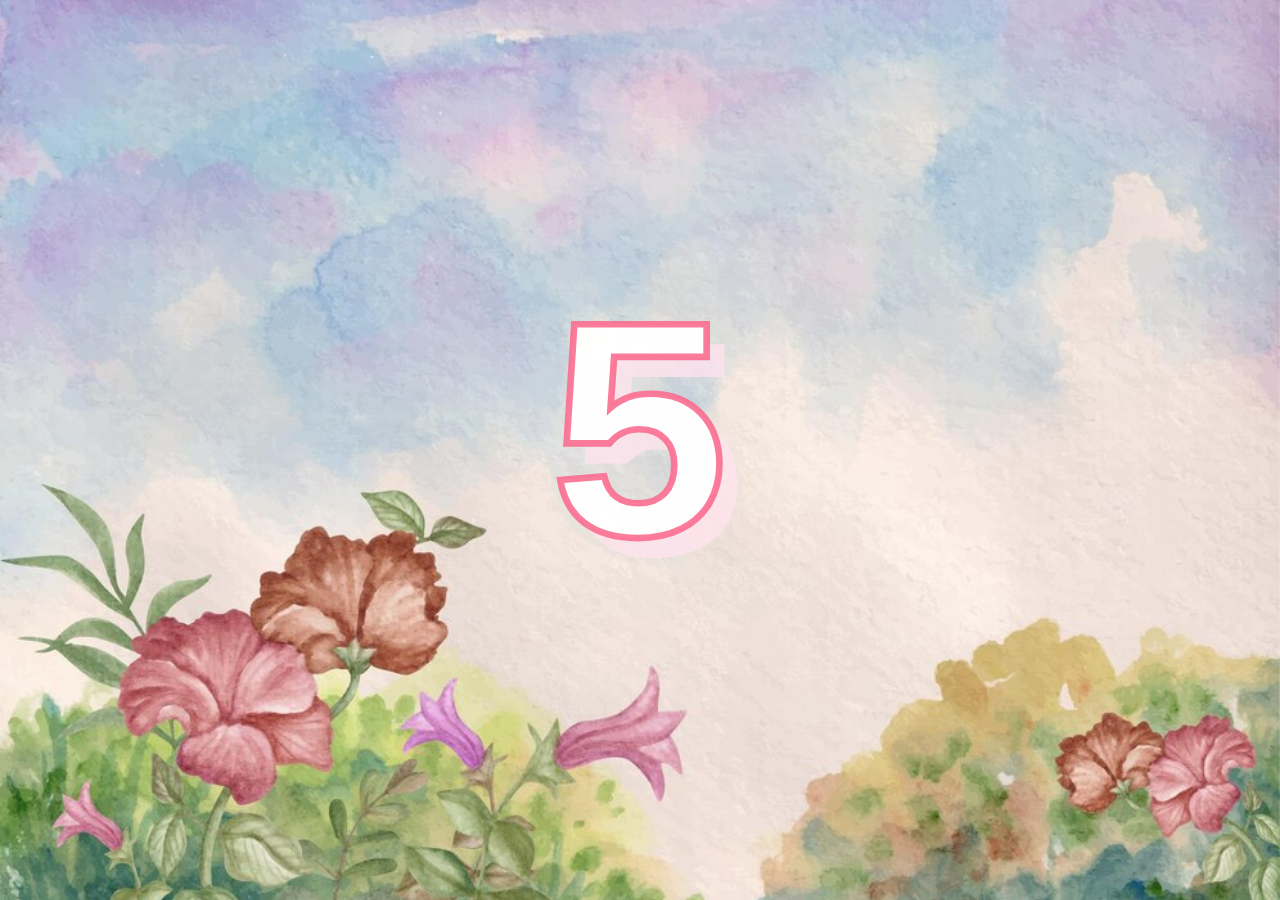
==== index.html @ 31dce1aa "initial commit" ====
<!DOCTYPE html>
<html lang="vi" dir="ltr">
  <head>
    <meta charset="utf-8">
    <link rel="stylesheet" href="./Intro/intro.css">
    <script src="./Intro/intro.js"></script>
    <title>Happy Birthday</title>
    <link rel="shortcut icon" type="image/png" href="./MyBirthday/birthdayCake.png"/>
  </head>
  <body>
    <div class="content">
        <div id="container" class="container">
        <div class="counter">
          <span id="digit" class="digit">5</span>
        </div>
      </div>
    </div>
  </body>
</html>
---- Intro/intro.css ----
@import url(https://fonts.googleapis.com/css?family=Montserrat:400,700);

body {
  cursor: none;
  margin: 0;
  padding: 0;
  height: 100vh;
  overflow: hidden;
  font-family: Courier;
  
}

.container {
  display: grid;
  place-items: center;
  background: #fd9fab;
  width: 100%;
  height: 100vh;
  overflow-y: hidden;
  background-image: url(../hinhanh/hinhnen1.jpg);
  background-size: cover;
  background-position: center;
  
}

.container * {
  z-index: 1;
}

.counter {
  display: grid;
  place-items: center;
  width: 50%;
  height: 50%;
}

.digit {
  
  text-align: center;
  text-shadow: 18px 20px 0px rgba(255, 228, 238, 0.767);
  font-size: 20em;
  color: rgba(255, 255, 255, 0.97);
  -webkit-text-stroke-color: #fa6d90e7;
  -webkit-text-stroke-width: thin;
  font-weight: bolder;
}
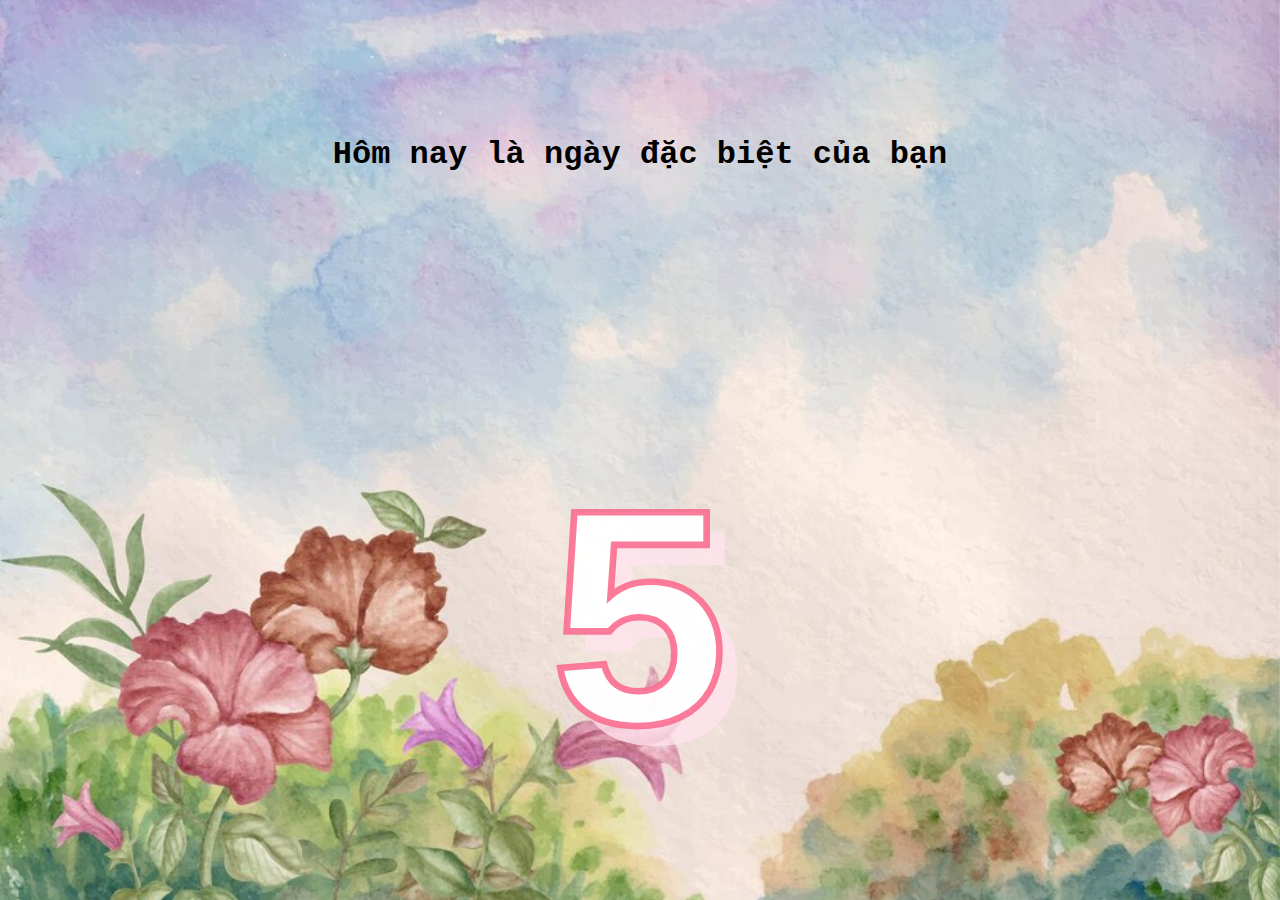
==== commit c0a87e78: "Update index.html" ====
--- a/index.html
+++ b/index.html
@@ -10,6 +10,7 @@
   <body>
     <div class="content">
         <div id="container" class="container">
+          <h1>Hôm nay là ngày đặc biệt của bạn</h1>
         <div class="counter">
           <span id="digit" class="digit">5</span>
         </div>
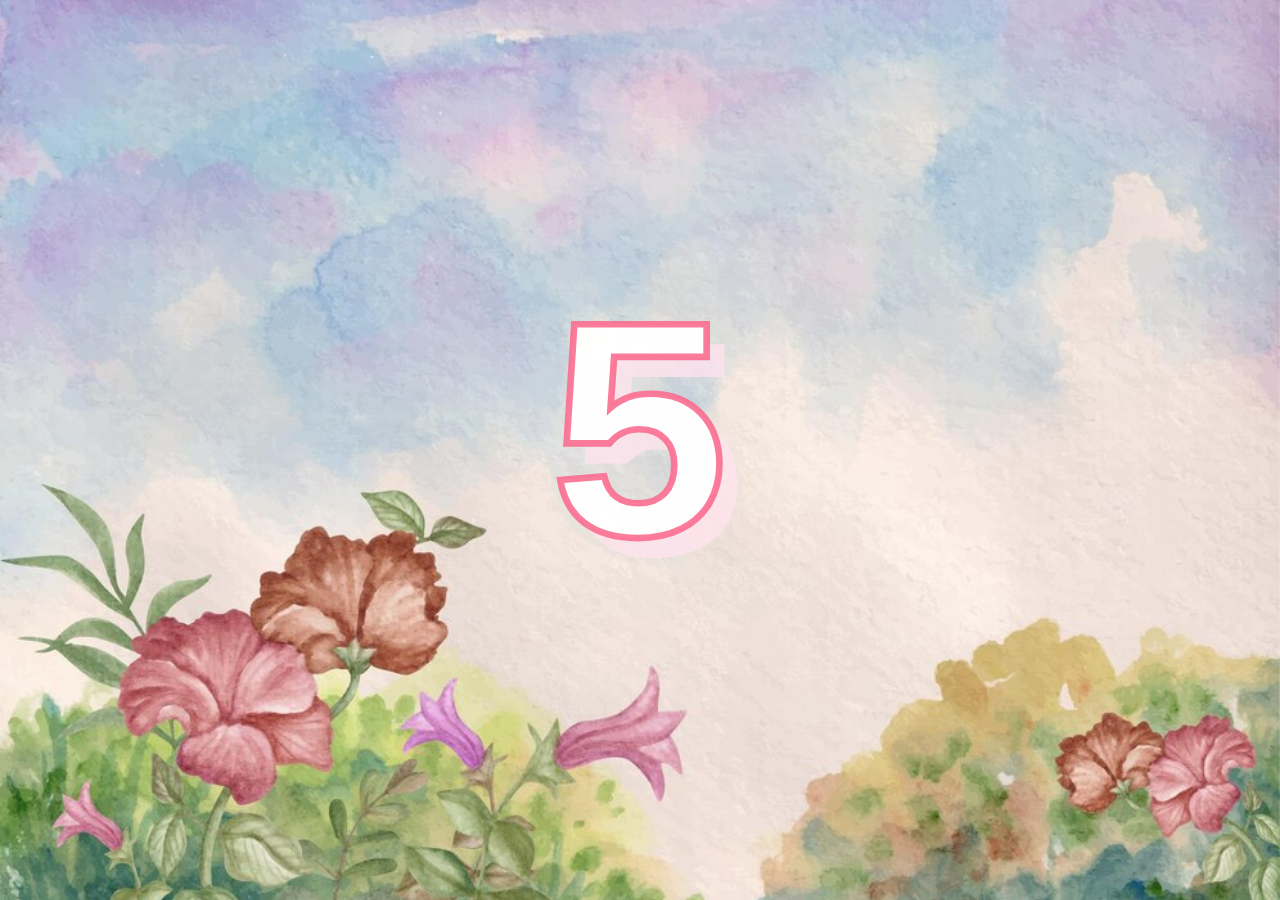
==== commit c7c03b63: "Update index.html" ====
--- a/index.html
+++ b/index.html
@@ -10,7 +10,7 @@
   <body>
     <div class="content">
         <div id="container" class="container">
-          <h1>Hôm nay là ngày đặc biệt của bạn</h1>
+          
         <div class="counter">
           <span id="digit" class="digit">5</span>
         </div>
